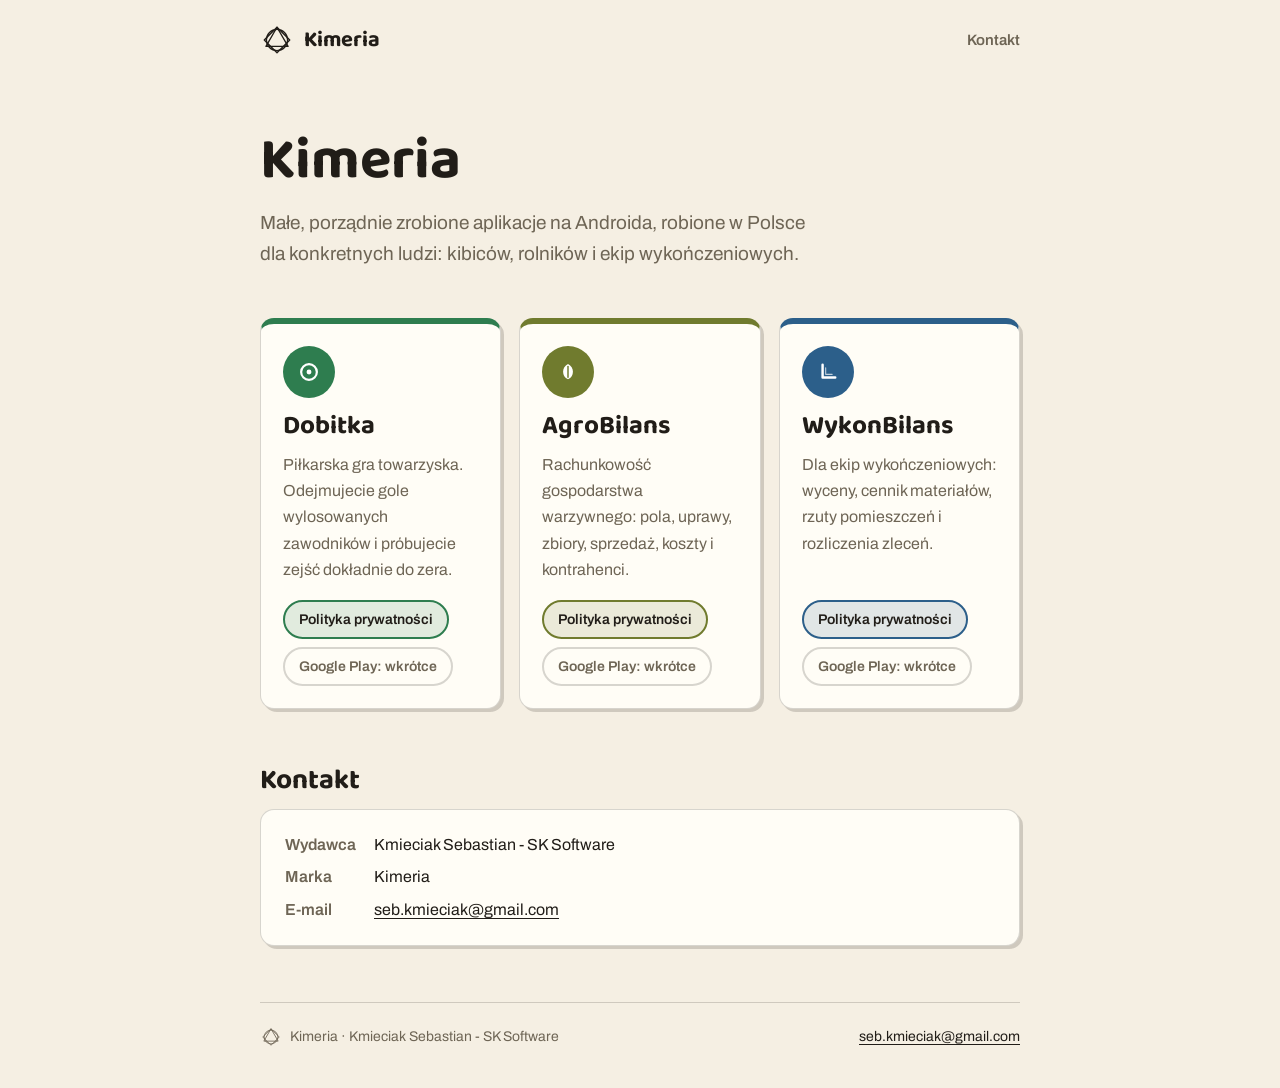
==== index.html @ cdfceef6 "Strona Kimeria: strona główna i polityki prywatności trzech aplikacji Co-Authored-By: Claude Opus 5." ====
<!doctype html>
<html lang="pl">
<head>
<meta charset="utf-8">
<meta name="viewport" content="width=device-width, initial-scale=1">
<title>Kimeria</title>
<meta name="description" content="Kimeria: polskie aplikacje mobilne Dobitka, AgroBilans i WykonBilans.">
<link rel="preconnect" href="https://fonts.googleapis.com"><link rel="preconnect" href="https://fonts.gstatic.com" crossorigin>
<link rel="stylesheet" href="https://fonts.googleapis.com/css2?family=Archivo:wght@400;600;700&family=Baloo+2:wght@700&display=swap">
<link rel="stylesheet" href="style.css">
<link rel="icon" href="favicon.svg" type="image/svg+xml">
</head>
<body>
<div class="wrap">
<header class="topbar"><a class="brand" href=""><svg viewBox="0 0 64 64" fill="none" aria-hidden="true"><polygon points="32,8 56,32 32,56 8,32" stroke="currentColor" stroke-width="2.5" stroke-linejoin="round"/><polygon points="32,8 11.2,44 52.8,44" stroke="currentColor" stroke-width="2.5" stroke-linejoin="round"/><circle cx="32" cy="32" r="20" stroke="currentColor" stroke-width="2.5"/></svg> Kimeria</a><nav><a href="#kontakt">Kontakt</a></nav></header>

<section class="hero">
  <h1>Kimeria</h1>
  <p>Małe, porządnie zrobione aplikacje na Androida, robione w Polsce dla konkretnych ludzi: kibiców, rolników i ekip wykończeniowych.</p>
</section>
<div class="apps">
  <article class="card app app-dobitka">
    <span class="icon"><svg viewBox="0 0 456 456" aria-hidden="true"><circle cx="228" cy="228" r="128" fill="none" stroke="#fff" stroke-width="36"/><circle cx="228" cy="228" r="40" fill="#fff"/></svg></span>
    <h2>Dobitka</h2>
    <p>Piłkarska gra towarzyska. Odejmujecie gole wylosowanych zawodników i próbujecie zejść dokładnie do zera.</p>
    <div class="links"><a class="pill" href="dobitka/prywatnosc/">Polityka prywatności</a><span class="pill muted">Google Play: wkrótce</span></div>
  </article>
  <article class="card app app-agro">
    <span class="icon"><svg viewBox="0 0 456 456" aria-hidden="true"><path d="M228 98C334 150 336 300 228 348 120 300 122 150 228 98Z" fill="#fff"/><path d="M228 140V312" stroke="var(--accent)" stroke-width="24" stroke-linecap="round"/></svg></span>
    <h2>AgroBilans</h2>
    <p>Rachunkowość gospodarstwa warzywnego: pola, uprawy, zbiory, sprzedaż, koszty i kontrahenci.</p>
    <div class="links"><a class="pill" href="agrobilans/prywatnosc/">Polityka prywatności</a><span class="pill muted">Google Play: wkrótce</span></div>
  </article>
  <article class="card app app-wykon">
    <span class="icon"><svg viewBox="0 0 456 456" aria-hidden="true"><path d="M140 110V316H346" fill="none" stroke="#fff" stroke-width="40" stroke-linejoin="round" stroke-linecap="round"/><path d="M190 160V266H296" fill="none" stroke="#fff" stroke-width="18" stroke-linecap="round" stroke-linejoin="round" opacity=".7"/></svg></span>
    <h2>WykonBilans</h2>
    <p>Dla ekip wykończeniowych: wyceny, cennik materiałów, rzuty pomieszczeń i rozliczenia zleceń.</p>
    <div class="links"><a class="pill" href="wykonbilans/prywatnosc/">Polityka prywatności</a><span class="pill muted">Google Play: wkrótce</span></div>
  </article>
</div>
<section class="section" id="kontakt">
  <h2>Kontakt</h2>
  <div class="card contact"><dl>
    <dt>Wydawca</dt><dd>Kmieciak Sebastian - SK Software</dd>
    <dt>Marka</dt><dd>Kimeria</dd>
    <dt>E-mail</dt><dd><a href="mailto:seb.kmieciak@gmail.com">seb.kmieciak@gmail.com</a></dd>
  </dl></div>
</section>
<footer class="site"><span class="mark"><svg viewBox="0 0 64 64" fill="none" aria-hidden="true"><polygon points="32,8 56,32 32,56 8,32" stroke="currentColor" stroke-width="2.5" stroke-linejoin="round"/><polygon points="32,8 11.2,44 52.8,44" stroke="currentColor" stroke-width="2.5" stroke-linejoin="round"/><circle cx="32" cy="32" r="20" stroke="currentColor" stroke-width="2.5"/></svg> Kimeria · Kmieciak Sebastian - SK Software</span><a href="mailto:seb.kmieciak@gmail.com">seb.kmieciak@gmail.com</a></footer>
</div>
</body>
</html>
---- style.css ----
:root{
  --ink:#211D18; --paper:#F5EFE3; --surface:#FFFDF6; --muted:#6E6555;
  --stroke:rgba(33,29,24,.18); --shadow:rgba(33,29,24,.18);
  --accent:#211D18; --accent-tint:rgba(33,29,24,.08);
  --dobitka:#2E7D4F; --agro:#707B2E; --wykon:#2C5F8A;
  color-scheme:light;
}
@media (prefers-color-scheme:dark){
  :root:not([data-theme="light"]){
    --ink:#F1E9D8; --paper:#1B1712; --surface:#26211A; --muted:#ABA08A;
    --stroke:rgba(241,233,216,.18); --shadow:rgba(0,0,0,.55);
    --dobitka:#6FB08C; --agro:#B5BF6E; --wykon:#7FB2DE;
    color-scheme:dark;
  }
}
:root[data-theme="dark"]{
  --ink:#F1E9D8; --paper:#1B1712; --surface:#26211A; --muted:#ABA08A;
  --stroke:rgba(241,233,216,.18); --shadow:rgba(0,0,0,.55);
  --dobitka:#6FB08C; --agro:#B5BF6E; --wykon:#7FB2DE;
  color-scheme:dark;
}
.app-dobitka{--accent:var(--dobitka)} .app-agro{--accent:var(--agro)} .app-wykon{--accent:var(--wykon)}
.app-dobitka,.app-agro,.app-wykon{--accent-tint:color-mix(in srgb,var(--accent) 14%,transparent)}

*{box-sizing:border-box}
html{-webkit-text-size-adjust:100%}
body{margin:0;background:var(--paper);color:var(--ink);font:16px/1.65 "Archivo",system-ui,-apple-system,"Segoe UI",Roboto,Arial,sans-serif;padding-inline:20px}
.wrap{max-width:760px;margin:0 auto}
a{color:var(--accent);text-underline-offset:3px}
a:focus-visible{outline:2px solid var(--accent);outline-offset:3px;border-radius:4px}
h1,h2,h3,.display{font-family:"Baloo 2","Arial Rounded MT Bold",system-ui,sans-serif;font-weight:700;line-height:1.15;text-wrap:balance}

.topbar{display:flex;align-items:center;justify-content:space-between;gap:12px;padding-block:22px}
.brand{display:inline-flex;align-items:center;gap:10px;color:var(--ink);text-decoration:none;font-family:"Baloo 2",system-ui,sans-serif;font-weight:700;font-size:22px}
.brand svg{width:34px;height:34px}
.topbar nav a{color:var(--muted);text-decoration:none;font-weight:600;font-size:15px}
.topbar nav a:hover{color:var(--ink)}

.card{background:var(--surface);border:1.5px solid var(--stroke);border-radius:14px;box-shadow:3px 3px 0 var(--shadow)}

/* home */
.hero{padding-block:48px 40px}
.hero h1{font-size:clamp(36px,8vw,58px);margin:0 0 12px}
.hero p{font-size:19px;color:var(--muted);max-width:52ch;margin:0}
.apps{display:grid;gap:18px;grid-template-columns:repeat(auto-fit,minmax(220px,1fr));margin-block:8px 56px}
.app{padding:22px;display:flex;flex-direction:column;gap:10px;border-top:6px solid var(--accent)}
.app .icon{width:52px;height:52px;border-radius:50%;background:var(--accent);display:grid;place-items:center}
.app .icon svg{width:28px;height:28px}
.app h2{font-size:26px;margin:4px 0 0}
.app p{margin:0;color:var(--muted);flex:1}
.app .links{display:flex;flex-wrap:wrap;gap:8px;margin-top:6px}
.pill{display:inline-block;padding:6px 14px;border-radius:999px;border:2px solid var(--accent);background:var(--accent-tint);color:var(--ink);font-weight:600;font-size:14px;text-decoration:none}
.pill.muted{border-color:var(--stroke);background:transparent;color:var(--muted)}
.section{margin-block:0 48px}
.section h2{font-size:28px;margin:0 0 12px}
.contact{padding:22px 24px}
.contact dl{display:grid;grid-template-columns:max-content 1fr;gap:6px 18px;margin:0}
.contact dt{color:var(--muted);font-weight:600}
.contact dd{margin:0;overflow-wrap:anywhere}

/* policy */
.doc-head{padding-block:28px 8px}
.app-badge{display:inline-flex;align-items:center;gap:10px;font-family:"Baloo 2",system-ui,sans-serif;font-weight:700;font-size:20px}
.app-badge .icon{width:40px;height:40px;border-radius:50%;background:var(--accent);display:grid;place-items:center}
.app-badge .icon svg{width:22px;height:22px}
.doc-head h1{font-size:clamp(32px,6vw,44px);margin:18px 0 4px}
.updated{color:var(--muted);font-size:14px}
.summary{padding:20px 22px;margin-block:24px 36px;border-left:5px solid var(--accent)}
.summary .label{margin:0 0 8px;font-size:12px;font-weight:700;letter-spacing:.08em;text-transform:uppercase;color:var(--muted)}
.summary ul{margin:0;padding-left:20px;display:grid;gap:6px}
main section{margin-block:30px}
main section h2{font-size:23px;margin:0 0 8px;padding-bottom:6px;border-bottom:1.5px solid var(--stroke)}
main p,main li{max-width:64ch}
code{background:var(--accent-tint);padding:1px 6px;border-radius:6px;font-size:.9em;font-family:ui-monospace,Consolas,monospace}
.table{margin-top:12px;overflow:hidden}
.row{display:grid;grid-template-columns:minmax(120px,190px) 1fr;gap:4px 16px;padding:12px 16px}
.row+.row{border-top:1.5px solid var(--stroke)}
.row .k{font-weight:700;font-size:13px;text-transform:uppercase;letter-spacing:.04em;color:var(--muted);padding-top:2px}
@media (max-width:520px){.row{grid-template-columns:1fr}.contact dl{grid-template-columns:1fr}.contact dd{margin-bottom:8px}}

footer.site{border-top:1.5px solid var(--stroke);margin-top:56px;padding-block:22px 40px;color:var(--muted);font-size:14px;display:flex;flex-wrap:wrap;gap:8px 20px;align-items:center;justify-content:space-between}
footer.site .mark{display:inline-flex;align-items:center;gap:8px}
footer.site svg{width:22px;height:22px}
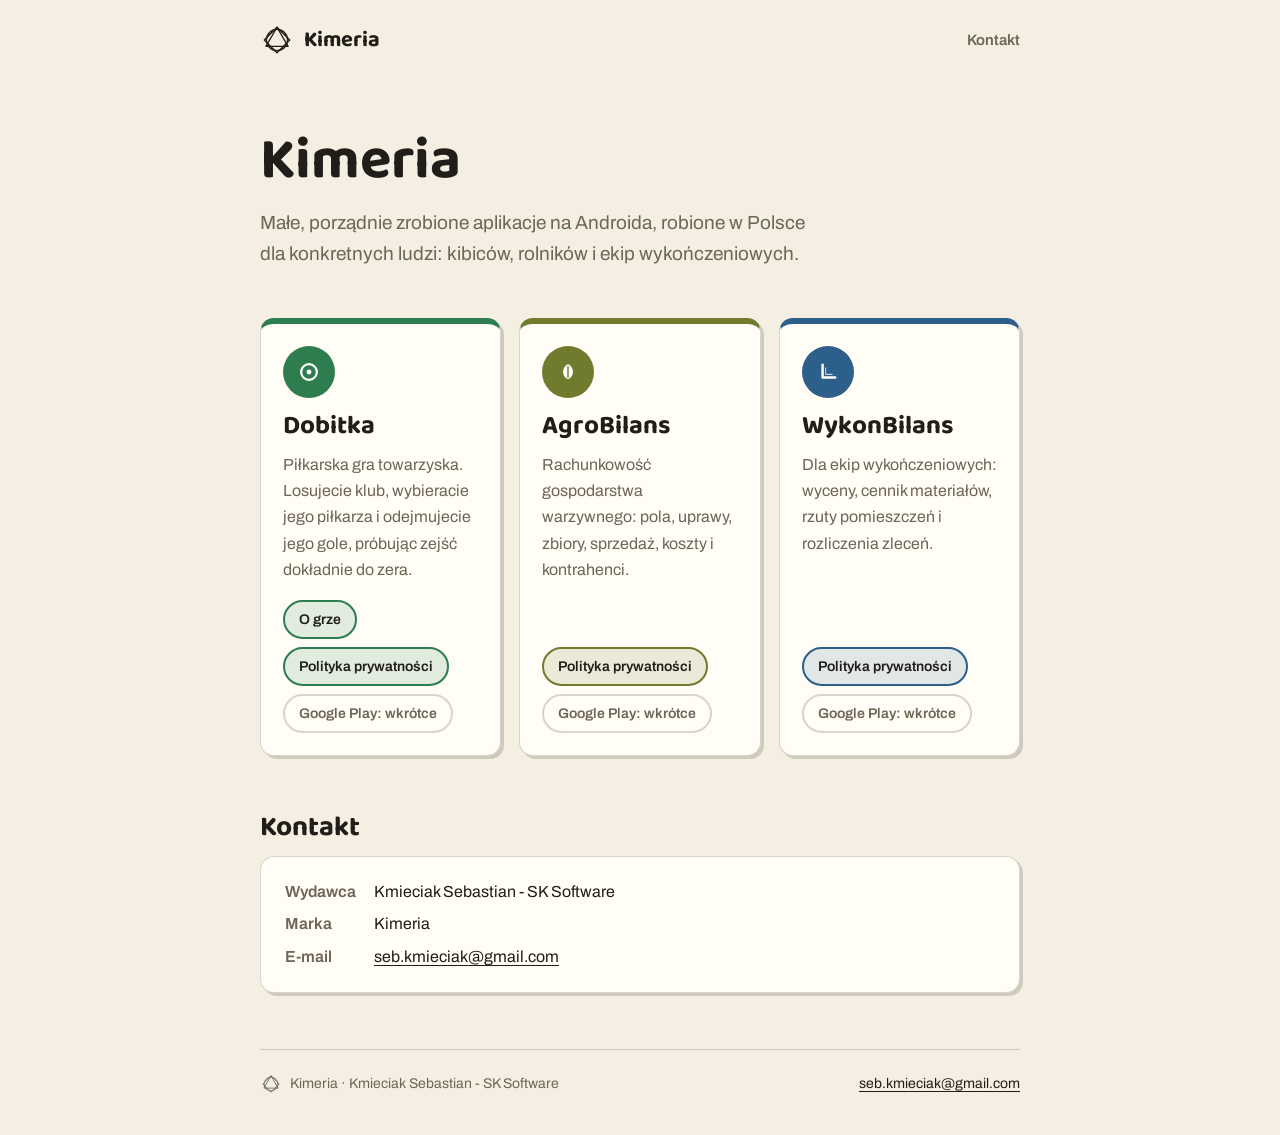
==== commit 0341453a: "Strona Dobitki (kimeria.pl/dobitka/) + poprawny opis mechaniki gry Runda losuje klub, gracz wybiera " ====
--- a/index.html
+++ b/index.html
@@ -5,6 +5,7 @@
 <meta name="viewport" content="width=device-width, initial-scale=1">
 <title>Kimeria</title>
 <meta name="description" content="Kimeria: polskie aplikacje mobilne Dobitka, AgroBilans i WykonBilans.">
+<link rel="canonical" href="https://kimeria.pl/">
 <link rel="preconnect" href="https://fonts.googleapis.com"><link rel="preconnect" href="https://fonts.gstatic.com" crossorigin>
 <link rel="stylesheet" href="https://fonts.googleapis.com/css2?family=Archivo:wght@400;600;700&family=Baloo+2:wght@700&display=swap">
 <link rel="stylesheet" href="style.css">
@@ -22,8 +23,8 @@
   <article class="card app app-dobitka">
     <span class="icon"><svg viewBox="0 0 456 456" aria-hidden="true"><circle cx="228" cy="228" r="128" fill="none" stroke="#fff" stroke-width="36"/><circle cx="228" cy="228" r="40" fill="#fff"/></svg></span>
     <h2>Dobitka</h2>
-    <p>Piłkarska gra towarzyska. Odejmujecie gole wylosowanych zawodników i próbujecie zejść dokładnie do zera.</p>
-    <div class="links"><a class="pill" href="dobitka/prywatnosc/">Polityka prywatności</a><span class="pill muted">Google Play: wkrótce</span></div>
+    <p>Piłkarska gra towarzyska. Losujecie klub, wybieracie jego piłkarza i odejmujecie jego gole, próbując zejść dokładnie do zera.</p>
+    <div class="links"><a class="pill" href="dobitka/">O grze</a><a class="pill" href="dobitka/prywatnosc/">Polityka prywatności</a><span class="pill muted">Google Play: wkrótce</span></div>
   </article>
   <article class="card app app-agro">
     <span class="icon"><svg viewBox="0 0 456 456" aria-hidden="true"><path d="M228 98C334 150 336 300 228 348 120 300 122 150 228 98Z" fill="#fff"/><path d="M228 140V312" stroke="var(--accent)" stroke-width="24" stroke-linecap="round"/></svg></span>
--- a/style.css
+++ b/style.css
@@ -1,7 +1,7 @@
 :root{
   --ink:#211D18; --paper:#F5EFE3; --surface:#FFFDF6; --muted:#6E6555;
   --stroke:rgba(33,29,24,.18); --shadow:rgba(33,29,24,.18);
-  --accent:#211D18; --accent-tint:rgba(33,29,24,.08);
+  --accent:var(--ink); --accent-tint:color-mix(in srgb,var(--ink) 8%,transparent);
   --dobitka:#2E7D4F; --agro:#707B2E; --wykon:#2C5F8A;
   color-scheme:light;
 }
@@ -81,3 +81,6 @@
 footer.site{border-top:1.5px solid var(--stroke);margin-top:56px;padding-block:22px 40px;color:var(--muted);font-size:14px;display:flex;flex-wrap:wrap;gap:8px 20px;align-items:center;justify-content:space-between}
 footer.site .mark{display:inline-flex;align-items:center;gap:8px}
 footer.site svg{width:22px;height:22px}
+.lead{font-size:19px;color:var(--muted);max-width:56ch;margin:10px 0 0}
+.shot{display:block;width:100%;height:auto;margin-block:24px 12px}
+main .links{display:flex;flex-wrap:wrap;gap:8px;margin-block:20px 56px}
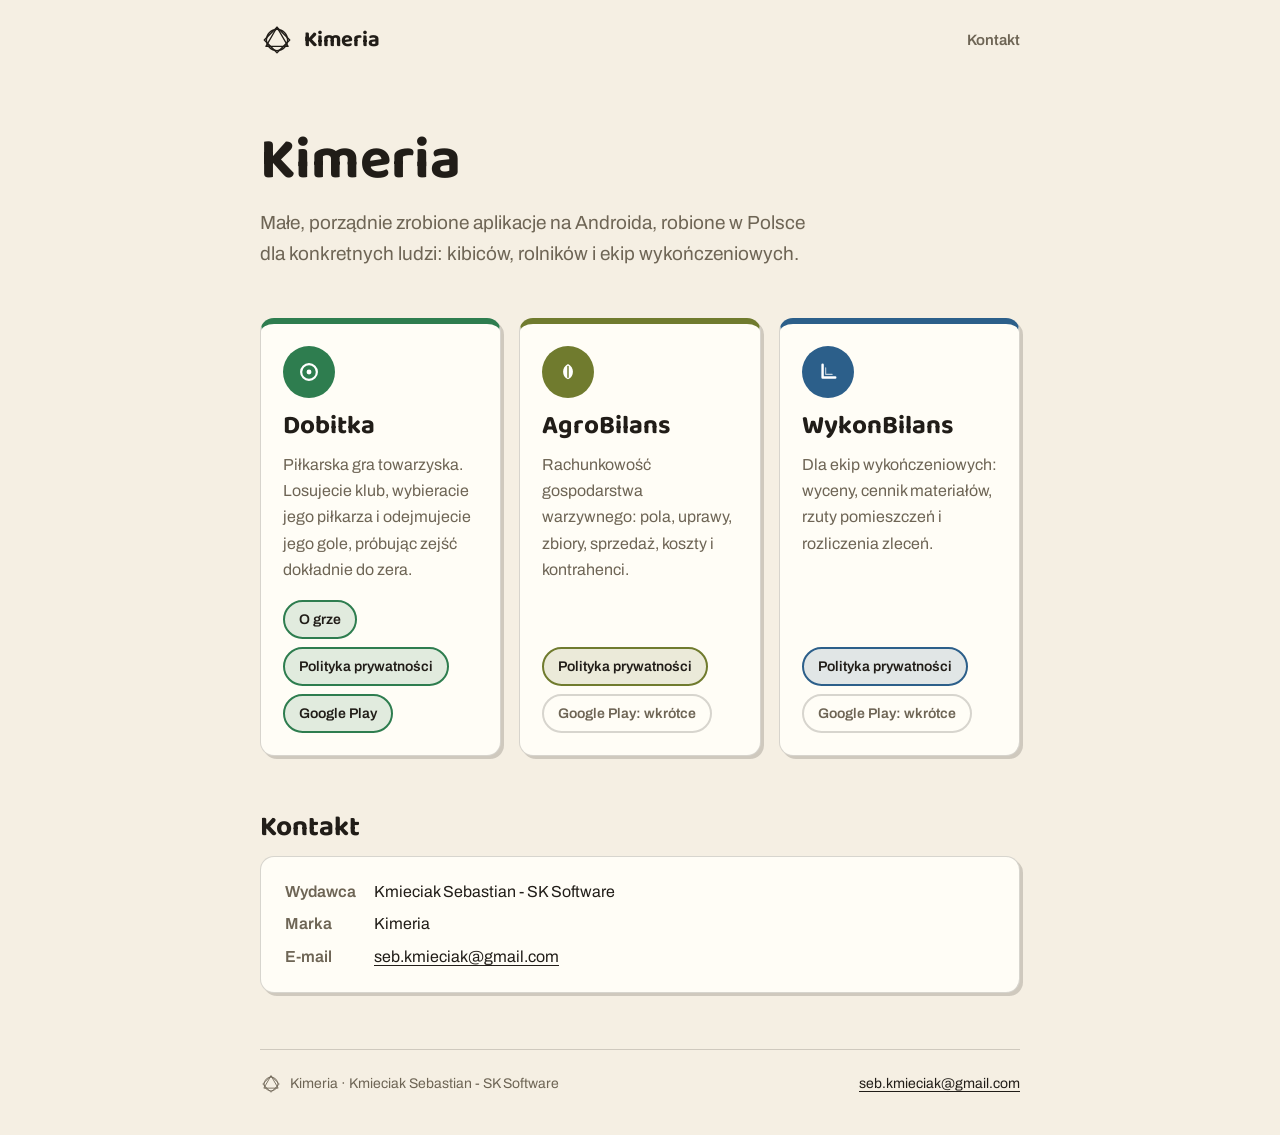
==== commit 190981fe: "Polityki AgroBilans/WykonBilans zgodne z appkami (AdMob, Premium, GPS), sekcja RODO art. 13 we wszys" ====
--- a/index.html
+++ b/index.html
@@ -24,7 +24,7 @@
     <span class="icon"><svg viewBox="0 0 456 456" aria-hidden="true"><circle cx="228" cy="228" r="128" fill="none" stroke="#fff" stroke-width="36"/><circle cx="228" cy="228" r="40" fill="#fff"/></svg></span>
     <h2>Dobitka</h2>
     <p>Piłkarska gra towarzyska. Losujecie klub, wybieracie jego piłkarza i odejmujecie jego gole, próbując zejść dokładnie do zera.</p>
-    <div class="links"><a class="pill" href="dobitka/">O grze</a><a class="pill" href="dobitka/prywatnosc/">Polityka prywatności</a><span class="pill muted">Google Play: wkrótce</span></div>
+    <div class="links"><a class="pill" href="dobitka/">O grze</a><a class="pill" href="dobitka/prywatnosc/">Polityka prywatności</a><a class="pill" href="https://play.google.com/store/apps/details?id=com.dobitka.app" rel="noopener">Google Play</a></div>
   </article>
   <article class="card app app-agro">
     <span class="icon"><svg viewBox="0 0 456 456" aria-hidden="true"><path d="M228 98C334 150 336 300 228 348 120 300 122 150 228 98Z" fill="#fff"/><path d="M228 140V312" stroke="var(--accent)" stroke-width="24" stroke-linecap="round"/></svg></span>
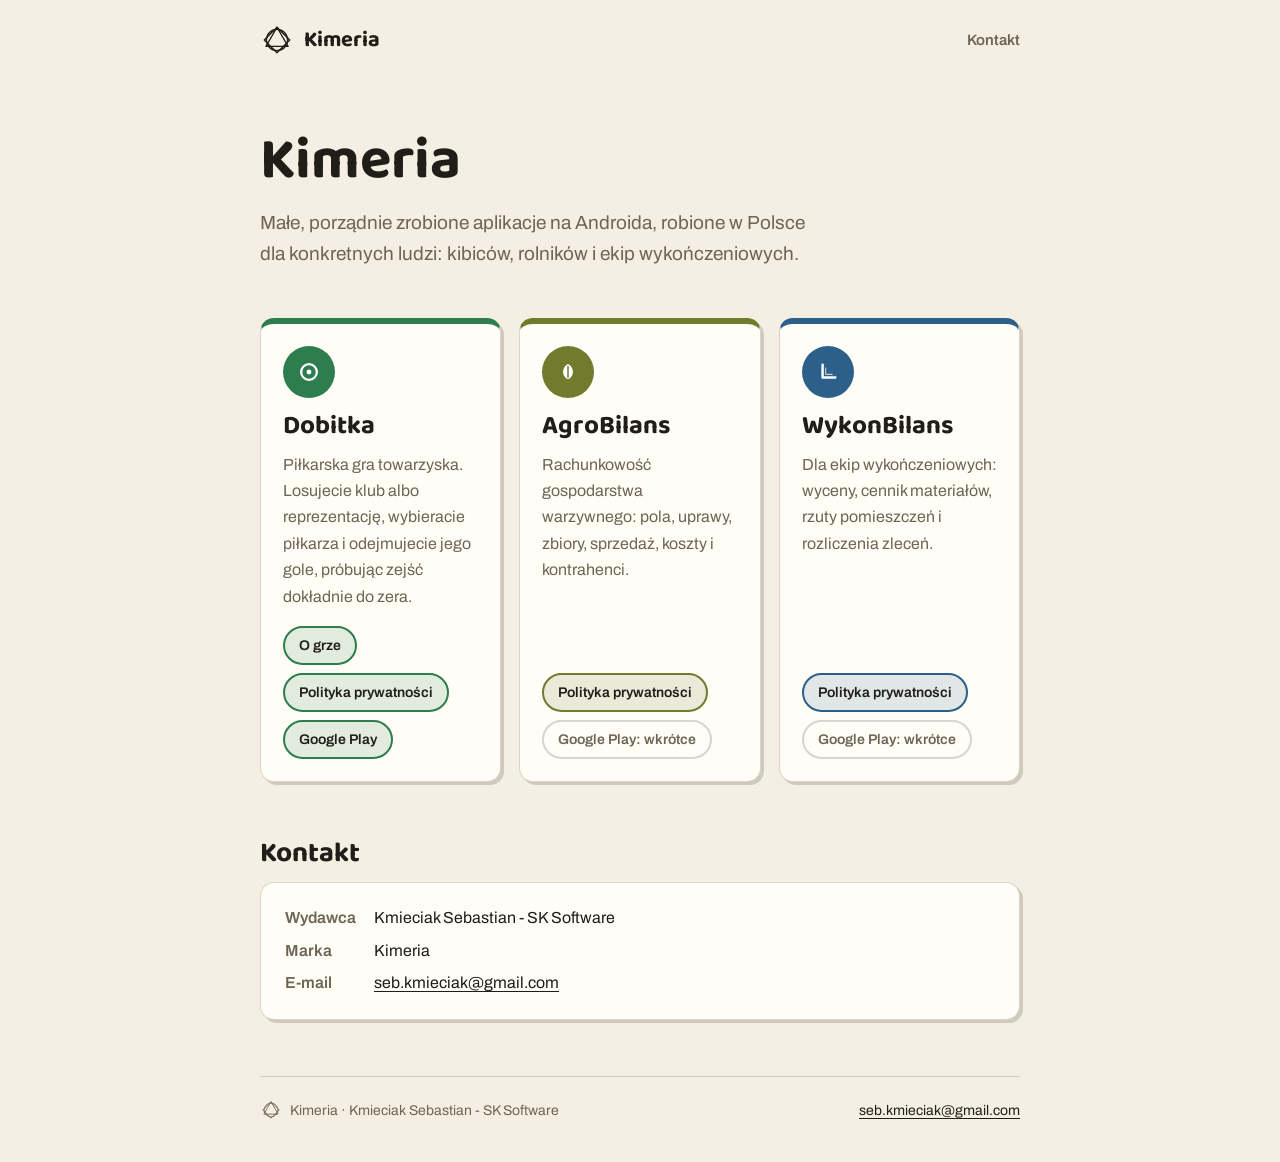
==== commit 42d4cc21: "Dobitka 1.2 na stronie: 61 klubów, 33 reprezentacje, ~17 tys. piłkarzy, tryby liczenia goli Co-Autho" ====
--- a/index.html
+++ b/index.html
@@ -23,7 +23,7 @@
   <article class="card app app-dobitka">
     <span class="icon"><svg viewBox="0 0 456 456" aria-hidden="true"><circle cx="228" cy="228" r="128" fill="none" stroke="#fff" stroke-width="36"/><circle cx="228" cy="228" r="40" fill="#fff"/></svg></span>
     <h2>Dobitka</h2>
-    <p>Piłkarska gra towarzyska. Losujecie klub, wybieracie jego piłkarza i odejmujecie jego gole, próbując zejść dokładnie do zera.</p>
+    <p>Piłkarska gra towarzyska. Losujecie klub albo reprezentację, wybieracie piłkarza i odejmujecie jego gole, próbując zejść dokładnie do zera.</p>
     <div class="links"><a class="pill" href="dobitka/">O grze</a><a class="pill" href="dobitka/prywatnosc/">Polityka prywatności</a><a class="pill" href="https://play.google.com/store/apps/details?id=com.dobitka.app" rel="noopener">Google Play</a></div>
   </article>
   <article class="card app app-agro">
